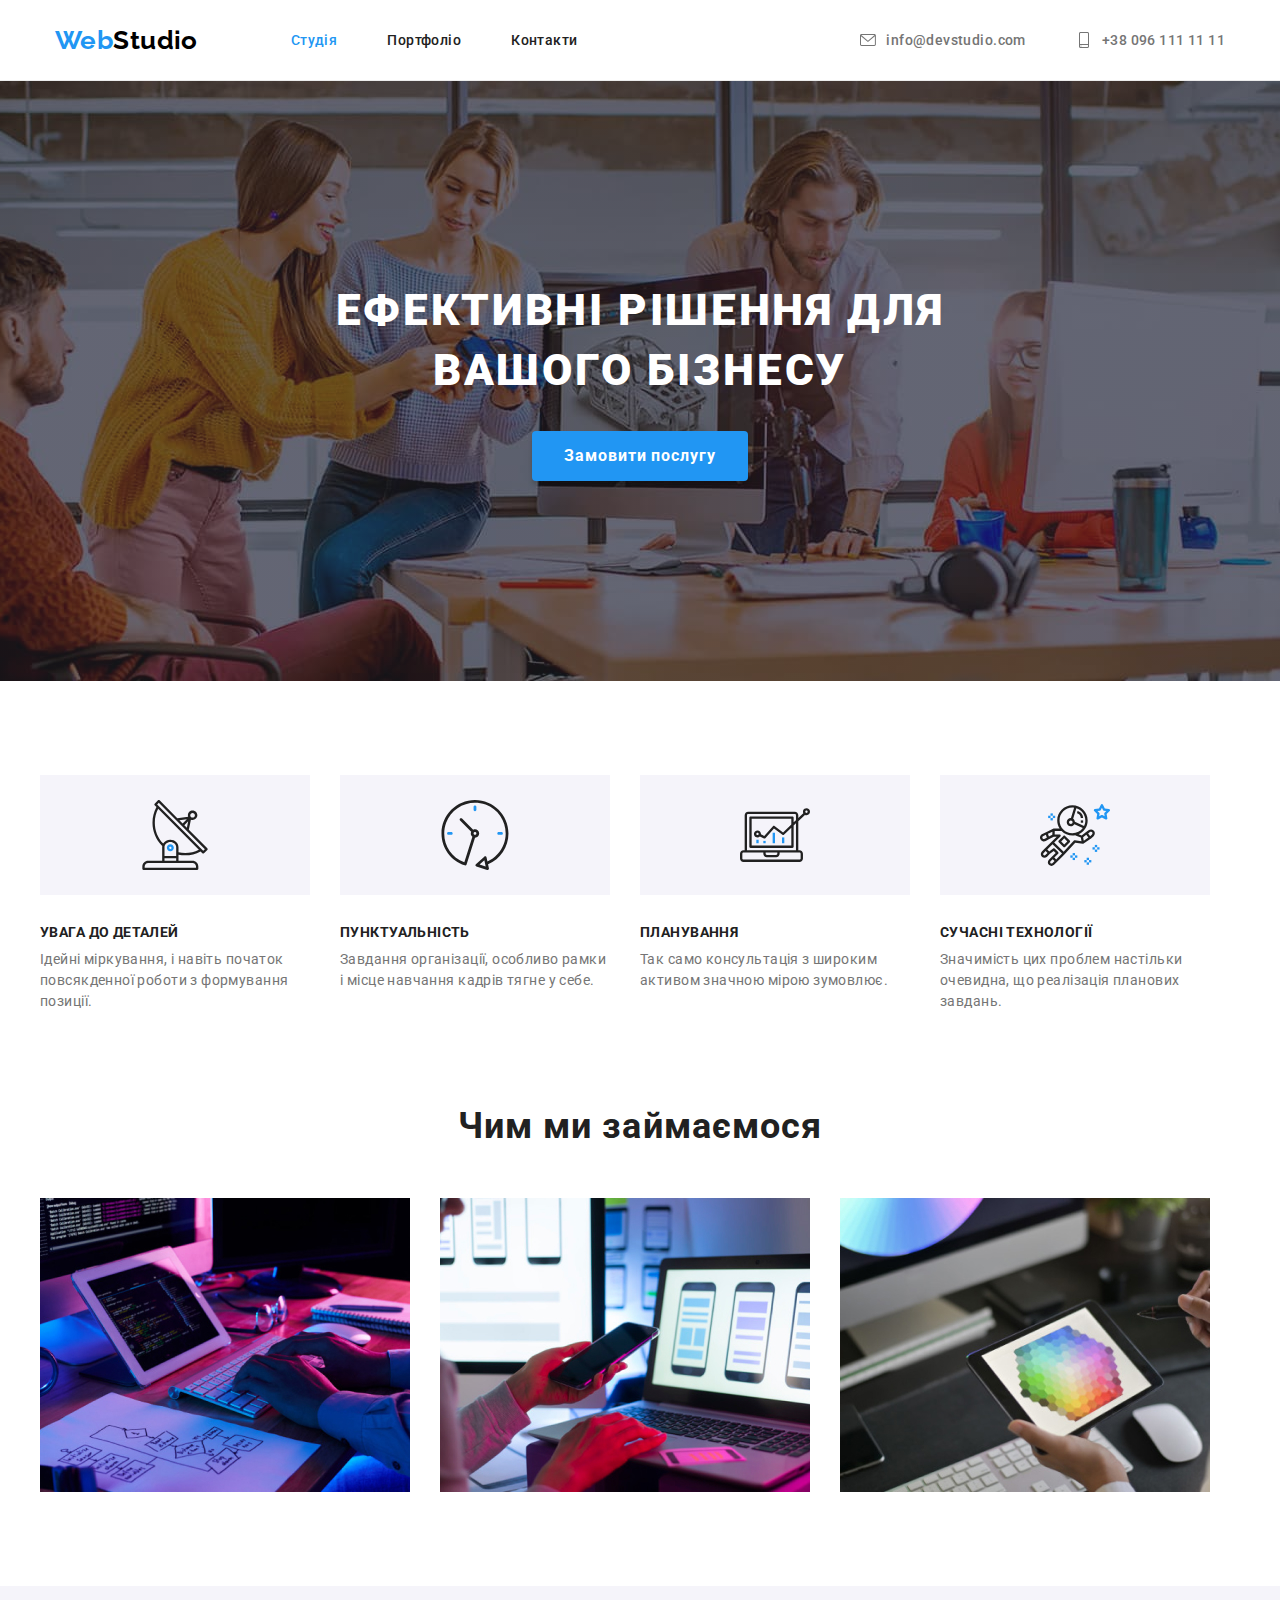
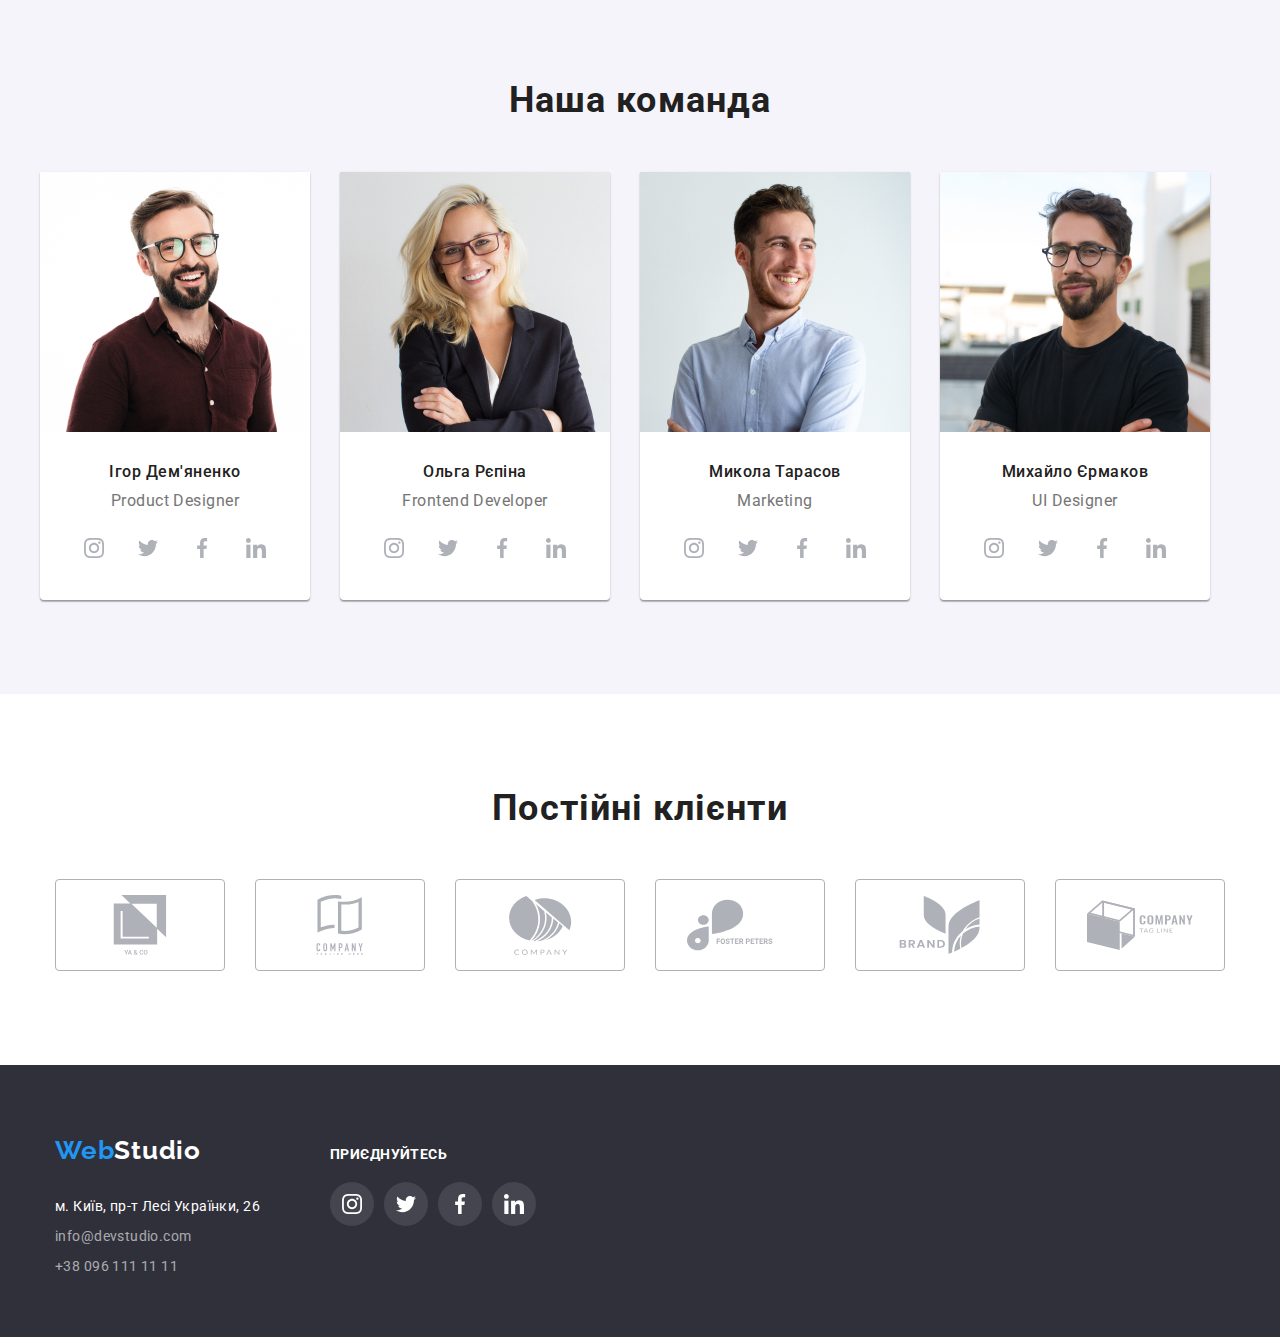
==== index.html @ aa780d18 "cr8ed new repo" ====
<!DOCTYPE html>
<html lang="uk">
<head>
    <meta charset="UTF-8">
    <meta http-equiv="X-UA-Compatible" content="IE=edge">
    <meta name="viewport" content="width=device-width, initial-scale=1.0">
    <title>WebStudio home page</title>
    <link
        href="https://fonts.googleapis.com/css2?family=Raleway:wght@700&family=Roboto:wght@400;500;700;900&display=swap"
        rel="stylesheet">
    <link rel="stylesheet"
        href="https://cdnjs.cloudflare.com/ajax/libs/modern-normalize/1.0.0/modern-normalize.min.css">
    <link rel="stylesheet" href="./css/styles.css">
</head>

<body>
    <!-- Header section -->
    <header>
        <div class="container nav-main">
            <nav class="nav-main">
                <a href="./index.html" target="_self" class="header-logo-link"><span class="blue">Web</span>Studio</a>
                <ul class="lists nav-main">
                    <li class="header-list"><a href="./index.html" target="_self" class="header-link current">Студія</a>
                    </li>
                    <li class="header-list"><a href="./portfolio.html" target="_self" class="header-link">Портфоліо</a></li>
                    <li class="header-list"><a href="/" class="header-link">Контакти</a></li>
                </ul>
            </nav>
            <ul class="lists nav-main contacts">
                <li class="header-list">
                    <a href="mailto:info@devstudio.com" class="header-contact-link mail">
                        <svg class="icon-envelope" width="20" height="20">
                            <use href="./image/icons.svg#icon-envelope"></use>
                        </svg>
                        info@devstudio.com
                    </a>
                </li>
                <li class="header-list">
                    <a href="tel:+380961111111" class="header-contact-link tel">
                        <svg class="icon-phone" width="20" height="20">
                            <use href="./image/icons.svg#icon-smartphone"></use>
                        </svg>
                        +38 096 111 11 11
                    </a>
                </li>
            </ul>
        </div>
    </header>
        <!-- Main section -->
        <main>
            <!-- Hero section-->
            <section class="hero">
                <div class="hero-block container centered">
                    <h1 class="hero-title">Ефективні рішення для<br> вашого бізнесу</h1>
                    <button type="button" class="hero-button">Замовити послугу</button>
                </div>
            </section>
            
            <!--Advantages section-->
            <section class="advantages section">
                <h2 class="visually-hidden">Переваги</h2> <!-- логічний заголовок -->
                <ul class="lists flexbox container">
                    <li class="adv-list">
                        <div class="adv-bg">
                            <svg class="icon" width="70" height="70">
                                <use href="./image/icons.svg#icon-antenna"></use>
                            </svg>
                        </div>
                        <h3 class="adv-title">УВАГА ДО ДЕТАЛЕЙ</h3>
                        <p class="adv-details">Ідейні міркування, і навіть початок повсякденної роботи з формування позиції.
                        </p>
                    </li>
                    <li class="adv-list">
                        <div class="adv-bg">
                            <svg class="icon" width="70" height="70">
                                <use href="./image/icons.svg#icon-clock"></use>
                            </svg>
                        </div>
                        <h3 class="adv-title">ПУНКТУАЛЬНІСТЬ</h3>
                        <p class="adv-details">Завдання організації, особливо рамки і місце навчання кадрів тягне у себе.</p>
                    </li>
                    <li class="adv-list">
                        <div class="adv-bg">
                            <svg class="icon" width="70" height="70">
                                <use href="./image/icons.svg#icon-diagram"></use>
                            </svg>
                        </div>
                        <h3 class="adv-title">ПЛАНУВАННЯ</h3>
                        <p class="adv-details">Так само консультація з широким активом значною мірою зумовлює.</p>
                    </li>
                    <li class="adv-list">
                        <div class="adv-bg">
                            <svg class="icon" width="70" height="70">
                                <use href="./image/icons.svg#icon-astronaut"></use>
                            </svg>
                        </div>
                        <h3 class="adv-title">СУЧАСНІ ТЕХНОЛОГІЇ</h3>
                        <p class="adv-details">Значимість цих проблем настільки очевидна, що реалізація планових завдань.
                        </p>
                    </li>
                </ul>
            </section>

            <!-- Wokring profiles -->
            <section class="working-block centered">
                <h2 class="topic">Чим ми займаємося</h2>
                <ul class="lists flexbox container">
                    <li class="item"><img src="./image/box1.jpg" alt="tablet" width="370"></li>
                    <li class="item"><img src="./image/box2.jpg" alt="mobile" width="370"></li>
                    <li class="item"><img src="./image/box3.jpg" alt="desktop" width="370"></li>
                </ul>
            </section>

            <!-- Team Section -->
            <section class="team-block section centered">
                <h2 class="topic">Наша команда</h2>

                <ul class="lists flexbox container">
                    <li class="item team">
                        <img src="./image/team-member1.jpg" alt="Ihor Demianenko profile" width="270">
                        <div class="details">
                            <h3 class="team-block-title">Ігор Дем'яненко</h3>
                            <p class="team-block-details">Product Designer</p>
                            <ul class="lists icons-social">
                                <li class="social-item">
                                    <a href="#" class="social-link">
                                        <svg class="social-logo" width="20" height="20">
                                            <use href="./image/icons.svg#icon-instagram"></use>
                                        </svg>
                                    </a>
                                </li>
                                <li class="social-item">
                                    <a href="" class="social-link">
                                        <svg class="social-logo" width="20" height="20">
                                            <use href="./image/icons.svg#icon-twitter"></use>
                                        </svg>
                                    </a>
                                </li>
                                <li class="social-item">
                                    <a href="" class="social-link">
                                        <svg class="social-logo" width="20" height="20">
                                            <use href="./image/icons.svg#icon-facebook"></use>
                                        </svg>
                                    </a>
                                </li>
                                <li class="social-item">
                                    <a href="" class="social-link">
                                        <svg class="social-logo" width="20" height="20">
                                            <use href="./image/icons.svg#icon-linkedin"></use>
                                        </svg>
                                    </a>
                                </li>
                            </ul>
                        </div>
                    </li>
                    <li class="item team">
                        <img src="./image/team-member2.jpg" alt="Olga Repina profile" width="270">
                        <div class="details">
                            <h3 class="team-block-title">Ольга Рєпіна</h3>
                            <p class="team-block-details">Frontend Developer</p>
                            <ul class="lists icons-social">
                                <li class="social-item">
                                    <a href="#" class="social-link">
                                        <svg class="social-logo" width="20" height="20">
                                            <use href="./image/icons.svg#icon-instagram"></use>
                                        </svg>
                                    </a>
                                </li>
                                <li class="social-item">
                                    <a href="" class="social-link">
                                        <svg class="social-logo" width="20" height="20">
                                            <use href="./image/icons.svg#icon-twitter"></use>
                                        </svg>
                                    </a>
                                </li>
                                <li class="social-item">
                                    <a href="" class="social-link">
                                        <svg class="social-logo" width="20" height="20">
                                            <use href="./image/icons.svg#icon-facebook"></use>
                                        </svg>
                                    </a>
                                </li>
                                <li class="social-item">
                                    <a href="" class="social-link">
                                        <svg class="social-logo" width="20" height="20">
                                            <use href="./image/icons.svg#icon-linkedin"></use>
                                        </svg>
                                    </a>
                                </li>
                            </ul>
                        </div>
                    </li>
                    <li class="item team">
                        <img src="./image/team-member3.jpg" alt="Mykola Tarasov profile" width="270">
                        <div class="details">
                            <h3 class="team-block-title">Микола Тарасов</h3>
                            <p class="team-block-details">Marketing</p>
                            <ul class="lists icons-social">
                                <li class="social-item">
                                    <a href="#" class="social-link">
                                        <svg class="social-logo" width="20" height="20">
                                            <use href="./image/icons.svg#icon-instagram"></use>
                                        </svg>
                                    </a>
                                </li>
                                <li class="social-item">
                                    <a href="" class="social-link">
                                        <svg class="social-logo" width="20" height="20">
                                            <use href="./image/icons.svg#icon-twitter"></use>
                                        </svg>
                                    </a>
                                </li>
                                <li class="social-item">
                                    <a href="" class="social-link">
                                        <svg class="social-logo" width="20" height="20">
                                            <use href="./image/icons.svg#icon-facebook"></use>
                                        </svg>
                                    </a>
                                </li>
                                <li class="social-item">
                                    <a href="" class="social-link">
                                        <svg class="social-logo" width="20" height="20">
                                            <use href="./image/icons.svg#icon-linkedin"></use>
                                        </svg>
                                    </a>
                                </li>
                            </ul>
                        </div>
                    </li>
                    <li class="item team">
                        <img src="./image/team-member4.jpg" alt="Nykhaylo Ermakov profile" width="270">
                        <div class="details">
                            <h3 class="team-block-title">Михайло Єрмаков</h3>
                            <p class="team-block-details">UI Designer</p>
                            <ul class="lists icons-social">
                                <li class="social-item">
                                    <a href="#" class="social-link">
                                        <svg class="social-logo" width="20" height="20">
                                            <use href="./image/icons.svg#icon-instagram"></use>
                                        </svg>
                                    </a>
                                </li>
                                <li class="social-item">
                                    <a href="" class="social-link">
                                        <svg class="social-logo" width="20" height="20">
                                            <use href="./image/icons.svg#icon-twitter"></use>
                                        </svg>
                                    </a>
                                </li>
                                <li class="social-item">
                                    <a href="" class="social-link">
                                        <svg class="social-logo" width="20" height="20">
                                            <use href="./image/icons.svg#icon-facebook"></use>
                                        </svg>
                                    </a>
                                </li>
                                <li class="social-item">
                                    <a href="" class="social-link">
                                        <svg class="social-logo" width="20" height="20">
                                            <use href="./image/icons.svg#icon-linkedin"></use>
                                        </svg>
                                    </a>
                                </li>
                            </ul>
                        </div>
                    </li>
                </ul>
            </section>
            <!-- Works section -->
            <section class="works centered section">
                <div class="container">
                    <h2 class="topic">Постійні клієнти</h2>
                    <ul class="lists flexbox">
                        <li class="works-item">
                            <a href="" class="works-link">
                                <svg class="company-logo" width="106" height="60">
                                    <use href="./image/icons.svg#icon-group"></use>
                                </svg>
                            </a>
                        </li>
                        <li class="works-item">
                            <a href="" class="works-link">
                                <svg class="company-logo" width="106" height="60">
                                    <use href="./image/icons.svg#icon-group1"></use>
                                </svg>
                            </a>
                        </li>
                        <li class="works-item">
                            <a href="" class="works-link">
                                <svg class="company-logo" width="106" height="60">
                                    <use href="./image/icons.svg#icon-group2"></use>
                                </svg>
                            </a>
                        </li>
                        <li class="works-item">
                            <a href="" class="works-link">
                                <svg class="company-logo" width="106" height="60">
                                    <use href="./image/icons.svg#icon-group3"></use>
                                </svg>
                            </a>
                        </li>
                        <li class="works-item">
                            <a href="" class="works-link">
                                <svg class="company-logo" width="106" height="60">
                                    <use href="./image/icons.svg#icon-group4"></use>
                                </svg>
                            </a>
                        </li>
                        <li class="works-item">
                            <a href="" class="works-link">
                                <svg class="company-logo" width="106" height="60">
                                    <use href="./image/icons.svg#icon-group5"></use>
                                </svg>
                            </a>
                        </li>
                    </ul>
                </div>
            </section>
        </main>
    <!-- Footer Section -->
    <footer class="footer">
        <div class="footer-all flexbox container">
            <div class="footer-block">
                <a href="./index.html" target="_self" class="footer-logo-link"><span class="blue">Web</span>Studio</a>
                <address>
                    <p class="company-address">м. Київ, пр-т Лесі Українки, 26</p>
                    <ul class="footer-lists">
                        <li class="footer-contact-list"><a href="mailto:info@devstudio.com"
                                class="footer-contact-link">info@devstudio.com</a></li>
                        <li class="footer-contact-list"><a href="tel:+380961111111" class="footer-contact-link">+38 096 111
                                11 11</a>
                        </li>
                    </ul>
                </address>
            </div>
            <div class="join">
                <p class="join-us">Приєднуйтесь</p>
                <ul class="join-us-list icons-social">
                    <li class="social-item">
                        <a href="#" class="social-link">
                            <svg class="join-us-logo" width="20" height="20">
                                <use href="./image/icons.svg#icon-instagram"></use>
                            </svg>
                        </a>
                    </li>
                    <li class="social-item">
                        <a href="" class="social-link">
                            <svg class="join-us-logo" width="20" height="20">
                                <use href="./image/icons.svg#icon-twitter"></use>
                            </svg>
                        </a>
                    </li>
                    <li class="social-item">
                        <a href="" class="social-link">
                            <svg class="join-us-logo" width="20" height="20">
                                <use href="./image/icons.svg#icon-facebook"></use>
                            </svg>
                        </a>
                    </li>
                    <li class="social-item">
                        <a href="" class="social-link">
                            <svg class="join-us-logo" width="20" height="20">
                                <use href="./image/icons.svg#icon-linkedin"></use>
                            </svg>
                        </a>
                    </li>
                </ul>
            </div>
        </div>
    </footer>
</body>
</html>
---- css/styles.css ----
/* * {
    margin:0;
    padding: 0;
} */

:root{
    --color-white: #fff;
    --color-blue: #2196F3;
    --color-2121: #212121;
    --color-7575: #757575;
    --color-f5f5: #F5F5F5;
    --color-f5f4: #F5F4FA;
    --color-darkfooter: #2F303A;
    --color-black: #000;
    --color-button-active: #188CE8;
}

.visually-hidden {
    position: absolute;
    white-space: nowrap;
    width: 1px;
    height: 1px;
    overflow: hidden;
    border: 0;
    padding: 0;
    clip: rect(0 0 0 0);
    clip-path: inset(50%);
    margin: -1px;
}   

h1,h2,h3,h4,h5,h6, p, ul{
    margin:0;
    padding: 0;
}

body{
    /* font-family: 'Raleway', sans-serif; */
    font-family: 'Roboto', sans-serif;
    font-size: 14px;
    letter-spacing: 0.03em;
    background-color: var(--color-white);
    color: var(--color-2121);
}

/* start header styles */

header{
    border-bottom: 1px solid #ECECEC;
}

.flexbox {
    display: flex;
}

.centered{
    text-align: center;
}

.container{
    width: 1200px;
    padding-left: 15px;
    padding-right: 15px;
    margin-left: auto;
    margin-right: auto;
}

.logo{
    vertical-align: middle;
}

.nav-main {
    display: flex;
    align-items: center;
}

.header-logo-link{
    padding: 13px 0;
    text-decoration: none;
    color: var(--color-black);
    font-family: 'Raleway';
    font-style: normal;
    font-weight: 700;
    font-size: 26px;
    line-height: 1.9375;
    margin-right: 93px;;
}

.blue{
    color: var(--color-blue);
}

.lists {
    list-style: none;
    padding: 0;
}

.lists.nav-main{
    display: flex;
    margin-top: 0;
    margin-bottom: 0;
}

.header-lists{
    font-weight: 500;
}

.header-list:not(:last-child){
    margin-right: 50px;
}

.header-contact-link.mail,
.header-contact-link.tel {
    display: inline-flex;
}   

.icon-phone, .icon-envelope {
    width: 16px;
    height: 16px;
    margin-right: 10px;
    fill: var(--color-7575);
}

.icon-phone:hover, .icon-envelope:hover{
    fill: var(--color-button-active);
}

/* end of test block */ 



.contacts {
    margin-left: auto;
}

.header-link{
    font-weight: 500;
    text-decoration: none;
    color: var(--color-2121);
    padding: 32px 0;
    display: block;
}

.header-link.current{
    color: var(--color-blue);
}

.header-contact-link{
    text-decoration: none;
    color: var(--color-7575);
    font-weight: 500;
    padding: 32px 0;
    display: inline-block;
    vertical-align: center;
}

.header-contact-link:hover {
    color: var(--color-blue);
}

.header-contact-link:hover .icon-envelope, 
.header-contact-link:hover .icon-phone{
    fill: var(--color-button-active);
}

.header-contact-link:focus {
    color: var(--color-blue);
}

.header-contact-link:focus .icon-envelope,
.header-contact-link:focus .icon-phone{
    fill: var(--color-button-active);
}



/* start hero styles */

.section{
    padding: 94px 0;
}

.hero{
    max-width: 1600px;
    height: 600px;
    background-image: linear-gradient(to right, rgba(47, 48, 58, 0.4), rgba(47, 48, 58, 0.4)), url(../image/bgImg.jpg);
    background-repeat: no-repeat;
    background-size: cover;
    background-position: center;
    margin-left: auto;
    margin-right: auto;
    background-color: var(--color-darkfooter);
    padding: 200px 0;
}

.hero-block{
}

.hero-title{
    font-style: normal;
    font-weight: 900;
    font-size: 44px;
    line-height: 1.36;
    letter-spacing: 0.06em;
    text-transform: uppercase;
    color: var(--color-white);
    margin-bottom: 30px;
}

.hero-button{
    background: var(--color-blue);
    padding: 10px 32px;
    font-weight: 700;
    font-size: 16px;
    line-height: 1.875;
    letter-spacing: 0.06em;
    color:var(--color-white);
    box-shadow: 0px 4px 4px rgba(0, 0, 0, 0.15);
    border-radius: 4px;
    border: none;
}

.hero-button:hover, 
.hero-button:focus{
    cursor: pointer;
    color: var(--color-white);
    background: var(--color-button-active);
}

/* start advantages(adv) styles */

.advantages{
}

.adv-bg{
    display:flex;
    height: 120px;
    margin-bottom: 30px;
    background-color: var(--color-f5f4);
    justify-content: center;
    align-items: center;
}

.icon {
    
}

.adv-list{
    width: 270px;    
    list-style: none;
    width: calc(100%-90px)/4;
}

.adv-list:not(:last-child){
    margin-right: 30px;
}

.adv-title{
    font-size: inherit;
    font-weight: 700;
    line-height: 1;
    letter-spacing: 0.03em;
    text-transform: uppercase;
    color: var(--color-2121);
    margin: 0;
    margin-bottom: 10px;
    padding: 0;
}

.adv-details{
    font-size: 14px;
    line-height: 1.5;
    letter-spacing: 0.03em;
    color: var(--color-7575);
}

/* start working styles */ 
.working-block{
    padding-bottom: 94px;
}

.working-block .topic{
    padding-bottom: 50px;
}

.working-block .lists img{
    display: block;
}

.topic{
    font-weight: 700;
    font-size: 36px;
    line-height: 1.16;
    letter-spacing: 0.03em;
    color: var(--color-2121);
}

.lists .item:not(:last-child) {
    margin-right: 30px;
}

/* start team styles */

.team-block{
    background-color:var(--color-f5f4);
    padding-bottom: 94px;
}

.team-block .topic{
    margin-bottom: 50px;
}

.team-block .lists img{
    display: block;
}

.lists .item.team{
    background-color: var(--color-white);
    box-shadow: 0px 1px 3px rgba(0, 0, 0, 0.12), 0px 1px 1px rgba(0, 0, 0, 0.14), 0px 2px 1px rgba(0, 0, 0, 0.2);
    border-radius: 0px 0px 4px 4px;
}


.team.item .details{
    padding: 30px 0;
}

.icons-social{
    display: flex;
}

.lists.icons-social{
    display: flex;
    justify-content: center;
    align-items: center;
    margin-top: 16px;
}

.social-link{
    display: flex;
    justify-content: center;
    align-items: center;
    height: 44px;
    width: 44px;
}

.social-link:hover, .social-link:focus{
    background-color: var(--color-button-active);
    border-radius: 50%;
}

.social-link:hover .social-logo,
.social-link:focus .social-logo{
    fill: var(--color-white);
}

.social-item:not(:last-child) {
    margin-right: 10px;
}

.social-logo{
    fill: #afb1b8;
}

.details .team-block-title{
    margin-bottom: 10px;
}

.team-block-title{
    font-weight: 500;
    font-size: 16px;
    line-height: 1.1875;
    letter-spacing: 0.03em;
    color: var(--color-2121);
}

.team-block-details{
    font-size: 16px;
    line-height: 1.1875;
    letter-spacing: 0.03em;
    color:var(--color-7575);
}

/* works section styles */ 

.works .topic {
    margin-bottom: 50px;
}

.works-item{
}

.works-item:not(:last-child){
    margin-right: 30px;
}

.works-link:hover, .works-link:focus {
    border: 1px solid var(--color-button-active);
}

.works-link:hover .company-logo {
    fill: var(--color-button-active);
}

.works-link:focus .company-logo {
    fill: var(--color-button-active);
}

.works-link{
    display: flex;
    justify-content: center;
    align-items: center;
    height: 92px;
    width: 170px;
    border: 1px solid #AFB1B8;
    border-radius: 4px;
}

.company-logo{
    fill: #AFB1B8;
}

.company-logo:hover{
    fill: var(--color-button-active);
}

/* start footer styles */

footer{
    padding: 60px 0;
    background-color: var(--color-darkfooter);
}
.footer.flexbox{
    margin-left: auto;
}

.footer-all{
    align-items: baseline;
}

.footer-block{
    margin-right: 70px;
}

.footer-logo-link{
    color: var(--color-white);
    font-family: 'Raleway';
    font-style: normal;
    font-weight: 700;
    font-size: 26px;
    line-height: 1.9375;
    letter-spacing: 0.03em;
    text-decoration: none;
}

address {
    margin-top: 20px;
}

.company-address{
    color: var(--color-white);
    font-style: normal;
    line-height: 1.5;
    margin-bottom: 9px;
}

.footer-contact-list{
    list-style: none;
    font-style: normal;
    margin-bottom: 9px;
}

.footer-contact-list:last-child {
    margin-bottom: 0;
}

.footer-contact-link{
    display: inline-block;
    text-decoration: none;
    color: rgba(255, 255, 255, 0.6);
    font-size: 14px;
    line-height: 1.5;
    letter-spacing: 0.03em;
}

.join{

}

.join-us{
    font-weight: 700;
    font-size: 14px;
    line-height: 16px;
    letter-spacing: 0.03em;
    text-transform: uppercase;
    color: #FFFFFF;
    margin-bottom: 20px;
}

.join-us-list{
    list-style: none;
}

.join-us-list .social-link{
    background-color:rgba(255, 255, 255, 0.1); 
    border-radius: 50%;
}

.join-us-list .social-link:hover,
.join-us-list .social-link:focus{
    background-color: var(--color-blue);
}

.join-us-logo{
    fill: var(--color-white);
}

/* portfolio styles page */

.main-lists{
    display: flex;
    justify-content: center;
    list-style: none;
    margin-bottom: 50px;
} 
.product-item{
    margin-right: 8px;
}

.product-item:last-child{
    margin-right: 0;
}

.folio-button{
    font-family: inherit;
    cursor: pointer;
    padding: 6px 22px;
    background: var(--color-f5f4);
    border-radius: 4px;
    border: none;
    font-weight: 500;
    font-size: 16px;
    line-height: 1.625;
    letter-spacing: 0.03em;
}

.folio-button:hover,
.folio-button:focus{
    background: #2196F3;
    box-shadow: 0px 3px 1px rgba(0, 0, 0, 0.1), 
                0px 1px 2px rgba(0, 0, 0, 0.08), 
                0px 2px 2px rgba(0, 0, 0, 0.12);
    color: #fff;
}

/* start products styles */

.product-lists{
    width: 1200px;
    display: flex;
    list-style: none;
    flex-wrap: wrap;
}

.product-list-wrap{
}

.product-list{
    box-sizing: border-box;
    margin-right: 30px;
    margin-bottom: 30px;
}

.product-list:nth-child(3n){
    margin-right: 0;
}

.product-list:nth-last-child(-n+3) {
    margin-bottom: 0;
}

.product-link{
    text-decoration: none;
}

.product-link img{
    display: block;
}

.product-link .details{
    padding: 20px 24px;
    border: 1px solid #EEEEEE;
}

.product-link:hover,
.product-link:focus {
    display: inline-block;
    box-shadow: 0px 1px 1px rgba(0, 0, 0, 0.12),
        0px 4px 4px rgba(0, 0, 0, 0.06),
        1px 4px 6px rgba(0, 0, 0, 0.16);
}

.product-name{
    font-weight: 700;
    font-size: 18px;
    line-height: 2.25;
    letter-spacing: 0.06em;
    color: var(--color-2121);
    text-decoration: none;
}

.product-type{
    font-size: 16px;
    line-height: 1.875;
    letter-spacing: 0.03em;
    color: var(--color-7575);
    text-decoration: none;
}
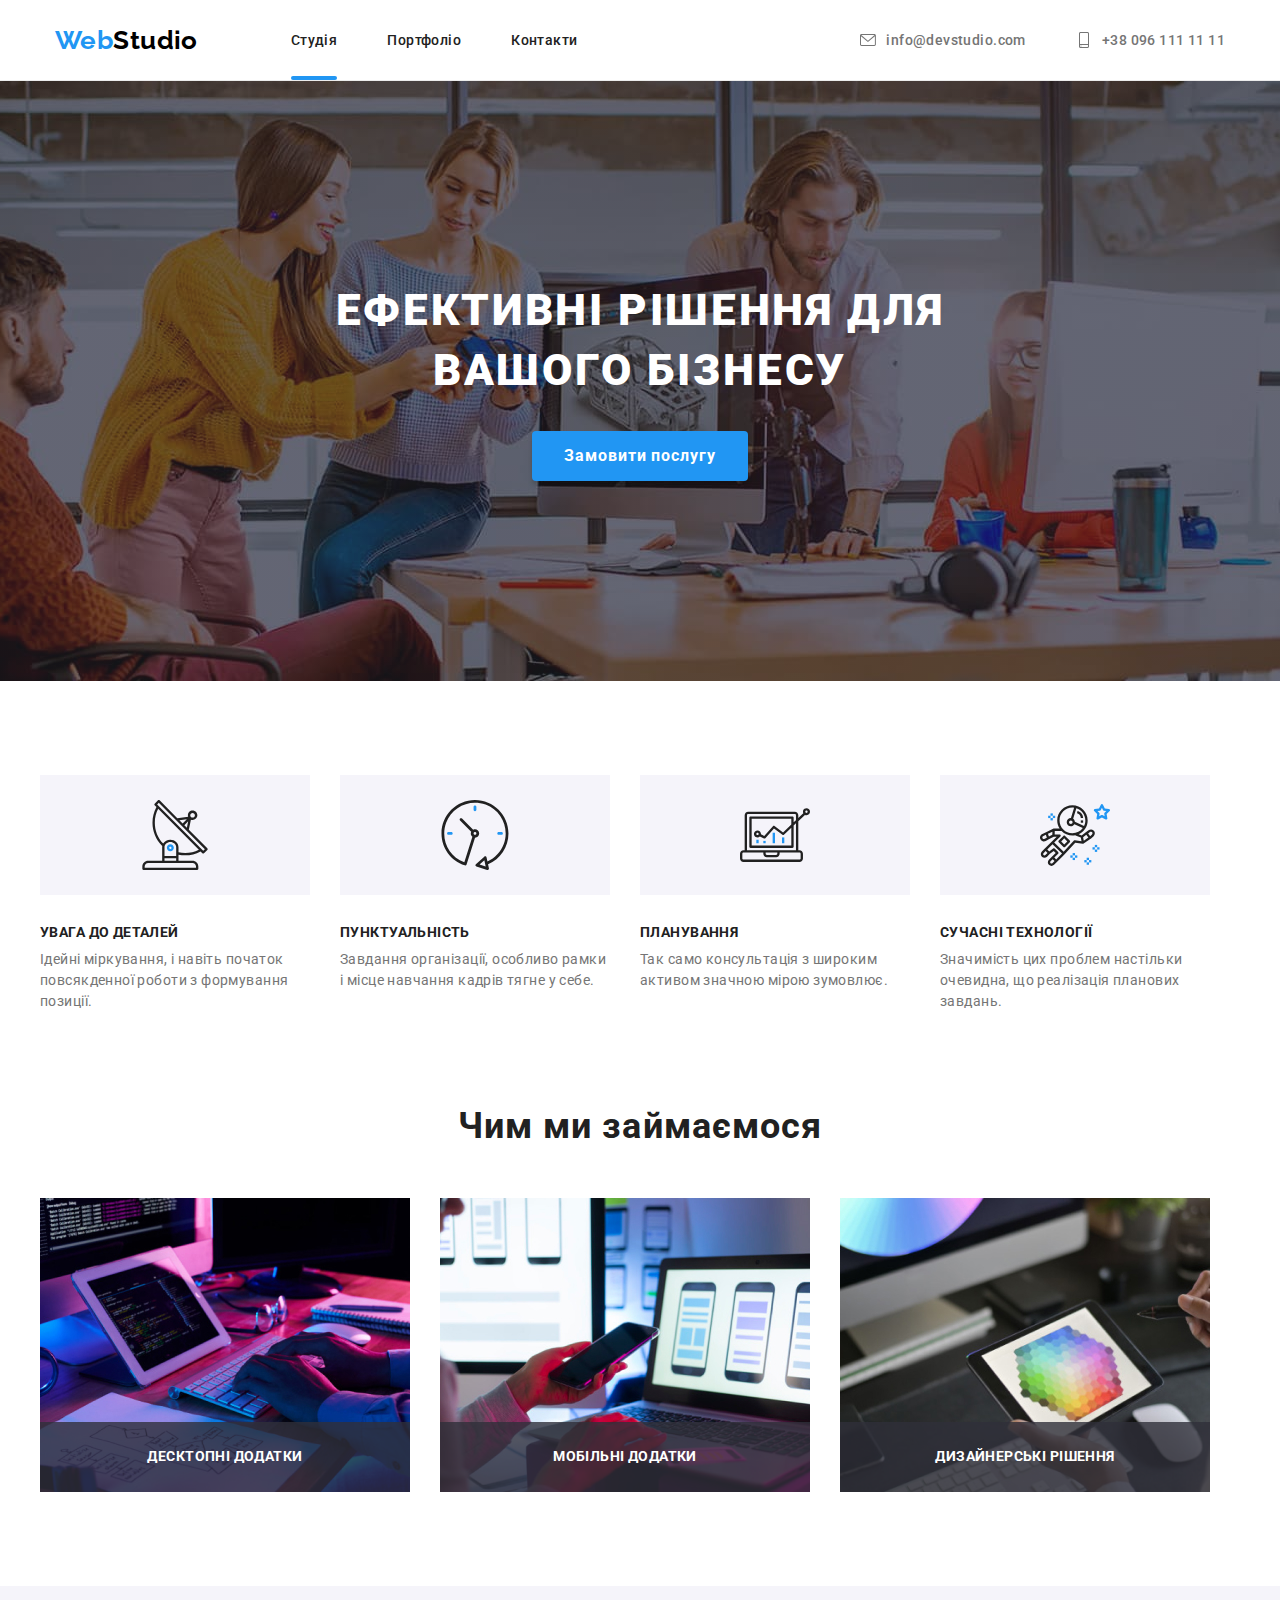
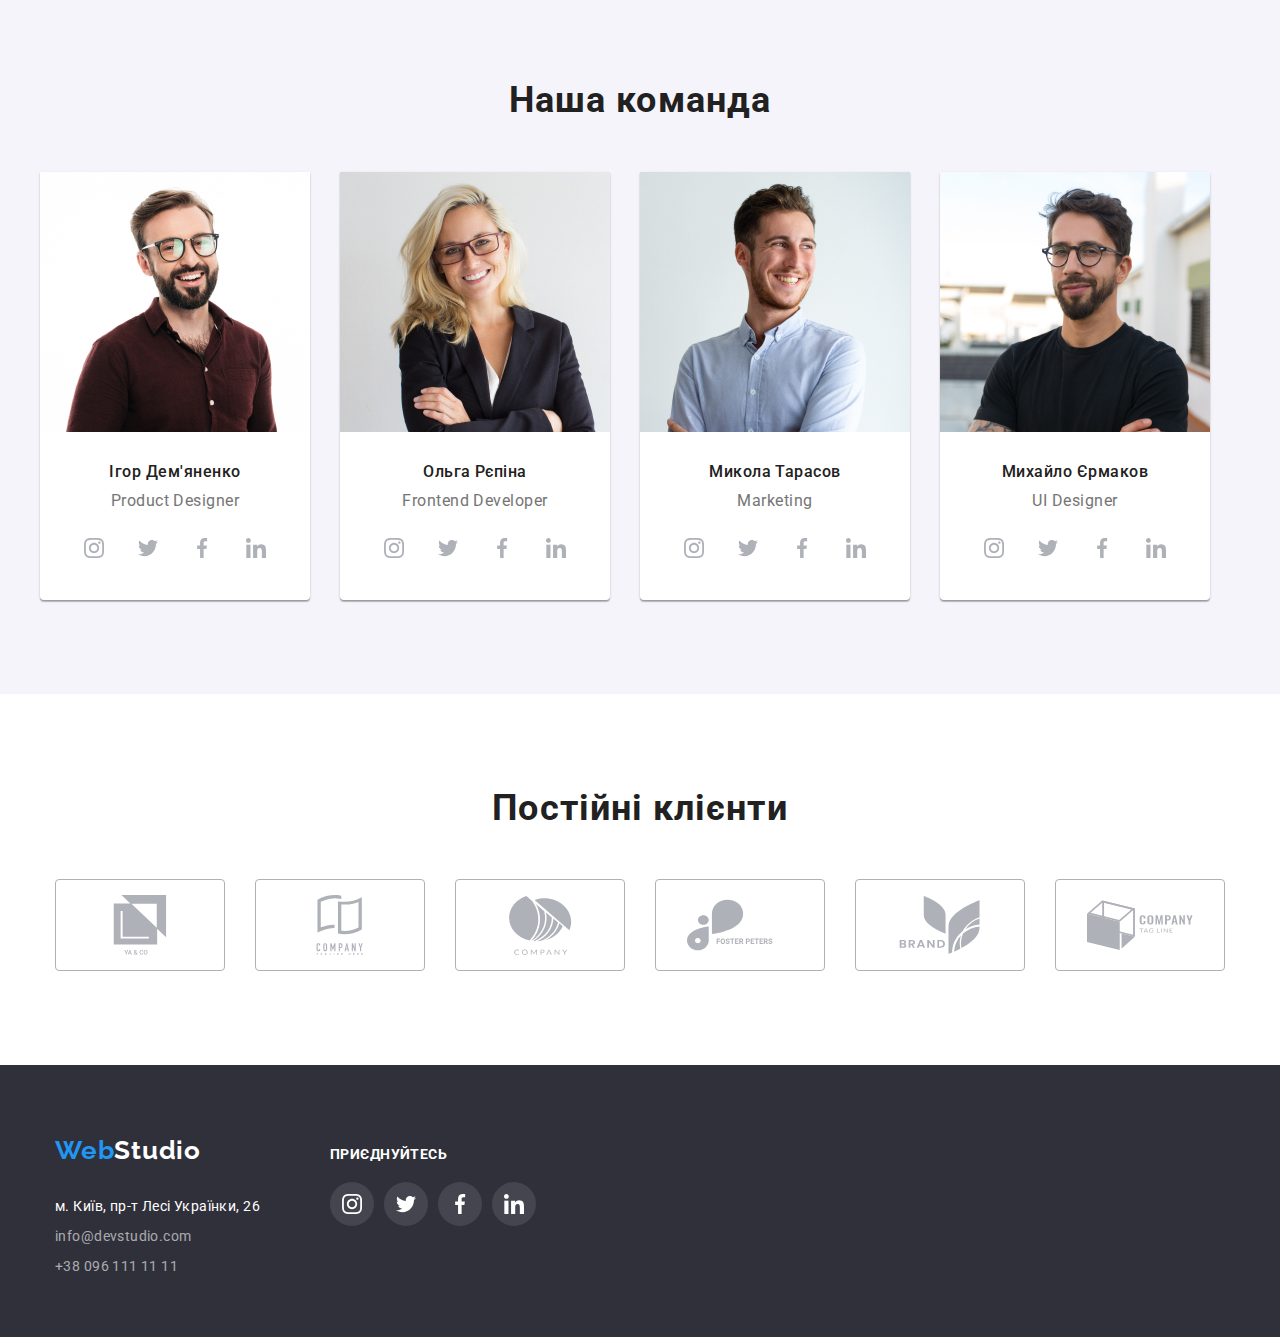
==== commit 6b383974: "animation is added" ====
--- a/index.html
+++ b/index.html
@@ -20,8 +20,7 @@
             <nav class="nav-main">
                 <a href="./index.html" target="_self" class="header-logo-link"><span class="blue">Web</span>Studio</a>
                 <ul class="lists nav-main">
-                    <li class="header-list"><a href="./index.html" target="_self" class="header-link current">Студія</a>
-                    </li>
+                    <li class="header-list"><a href="./index.html" target="_self" class="header-link current">Студія</a></li>
                     <li class="header-list"><a href="./portfolio.html" target="_self" class="header-link">Портфоліо</a></li>
                     <li class="header-list"><a href="/" class="header-link">Контакти</a></li>
                 </ul>
@@ -52,7 +51,7 @@
             <section class="hero">
                 <div class="hero-block container centered">
                     <h1 class="hero-title">Ефективні рішення для<br> вашого бізнесу</h1>
-                    <button type="button" class="hero-button">Замовити послугу</button>
+                    <button type="button" class="hero-button" data-modal-open>Замовити послугу</button>
                 </div>
             </section>
             
@@ -105,9 +104,24 @@
             <section class="working-block centered">
                 <h2 class="topic">Чим ми займаємося</h2>
                 <ul class="lists flexbox container">
-                    <li class="item"><img src="./image/box1.jpg" alt="tablet" width="370"></li>
-                    <li class="item"><img src="./image/box2.jpg" alt="mobile" width="370"></li>
-                    <li class="item"><img src="./image/box3.jpg" alt="desktop" width="370"></li>
+                    <li class="item">
+                        <div class="thumb">
+                            <img src="./image/box1.jpg" alt="tablet" width="370">
+                            <p>Десктопні додатки</p>
+                        </div>
+                    </li>
+                    <li class="item">
+                        <div class="thumb">
+                            <img src="./image/box2.jpg" alt="mobile" width="370">
+                            <p>Мобільні додатки</p>
+                        </div>
+                    </li>
+                    <li class="item">
+                        <div class="thumb">
+                            <img src="./image/box3.jpg" alt="desktop" width="370">
+                            <p>Дизайнерські рішення</p>
+                        </div>
+                    </li>
                 </ul>
             </section>
 
@@ -368,5 +382,12 @@
             </div>
         </div>
     </footer>
+    <div class="backdrop is-hidden" data-modal>
+        <div class="modal">
+            <p></p>
+            <button class="modal-close" data-modal-close>x</button>
+        </div>
+    </div>
+    <script src="./js/modal.js"></script>
 </body>
 </html>--- a/css/styles.css
+++ b/css/styles.css
@@ -133,14 +133,28 @@
 }
 
 .header-link{
+    position: relative;
+    display: inline-block;
     font-weight: 500;
     text-decoration: none;
     color: var(--color-2121);
     padding: 32px 0;
-    display: block;
-}
-
-.header-link.current{
+    transition: color 250ms cubic-bezier(0.4, 0, 0.2, 1);
+}
+
+.header-link.current::after{
+    position: absolute;
+    content: '';
+    bottom: 0;
+    left: 0;
+    width: 100%;
+    height: 4px;
+    border-radius: 2px;
+    background-color: #2196F3;
+}
+
+.header-link:hover,
+.header-link:focus{
     color: var(--color-blue);
 }
 
@@ -151,27 +165,21 @@
     padding: 32px 0;
     display: inline-block;
     vertical-align: center;
-}
-
-.header-contact-link:hover {
-    color: var(--color-blue);
-}
-
-.header-contact-link:hover .icon-envelope, 
-.header-contact-link:hover .icon-phone{
-    fill: var(--color-button-active);
-}
-
+    transition: color 250ms cubic-bezier(0.4, 0, 0.2, 1);
+    transition: fill 250ms cubic-bezier(0.4, 0, 0.2, 1);
+}
+
+.header-contact-link:hover,
 .header-contact-link:focus {
     color: var(--color-blue);
 }
 
+.header-contact-link:hover .icon-envelope, 
+.header-contact-link:hover .icon-phone,
 .header-contact-link:focus .icon-envelope,
 .header-contact-link:focus .icon-phone{
-    fill: var(--color-button-active);
-}
-
-
+    fill: var(--color-button-active);    
+}
 
 /* start hero styles */
 
@@ -217,6 +225,8 @@
     box-shadow: 0px 4px 4px rgba(0, 0, 0, 0.15);
     border-radius: 4px;
     border: none;
+    transition: background 250ms cubic-bezier(0.4, 0, 0.2, 1), 
+                color 250ms cubic-bezier(0.4, 0, 0.2, 1);
 }
 
 .hero-button:hover, 
@@ -225,6 +235,48 @@
     color: var(--color-white);
     background: var(--color-button-active);
 }
+
+/* backdrop style */
+
+.backdrop{
+    position: fixed;
+    top:0;
+    left: 0;
+    width: 100%;
+    height: 100%;
+    background-color: rgba(0,0,0, 0.2);
+    opacity: 1;
+    transition: opacity 500ms ease;
+}
+
+.backdrop.is-hidden{
+    opacity: 0;
+    pointer-events: none;
+}
+
+.modal{
+    position: absolute;
+    top: 50%;
+    left: 50%;
+    transform:translate(-50%, -50%);
+    min-height: 580px;
+    min-width: 525px;
+    background-color: var(--color-white);
+    box-shadow: 0px 1px 3px rgba(0, 0, 0, 0.12), 0px 1px 1px rgba(0, 0, 0, 0.14), 0px 2px 1px rgba(0, 0, 0, 0.2);
+    border-radius: 4px;
+}
+
+.modal-close{
+    position: absolute;
+    right: 8px;
+    top: 8px;
+    width: 30px;
+    height: 30px;
+    border-radius: 50%;
+    border: 1px solid rgba(0, 0, 0, 0.1);
+    color: #000;
+}
+
 
 /* start advantages(adv) styles */
 
@@ -282,9 +334,40 @@
     padding-bottom: 50px;
 }
 
+.thumb{
+    position: relative;
+}
+
+.thumb p{
+    display: inline-flex;
+    position: absolute;
+    justify-content: center;
+    align-items: center;
+    bottom: 0;
+    left: 0;
+    height: 70px;
+    width: 100%;
+    font-weight: 700;
+    font-size: 14px;
+    line-height: 1.14;
+    text-align: center;
+    letter-spacing: 0.03em;
+    text-transform: uppercase;
+    color: #FFFFFF;
+    background-color:rgba(47, 48, 58, 0.8);
+    opacity: 1;
+}
+
+/* .thumb:hover p{
+    opacity: 1;
+    transition: opacity 250ms cubic-bezier(.73, .41, .25, 1) ;
+} */
+
 .working-block .lists img{
     display: block;
 }
+
+
 
 .topic{
     font-weight: 700;
@@ -341,16 +424,18 @@
     align-items: center;
     height: 44px;
     width: 44px;
+    border-radius: 50%;
 }
 
 .social-link:hover, .social-link:focus{
-    background-color: var(--color-button-active);
-    border-radius: 50%;
+    background: var(--color-button-active);
+    transition: background 250ms cubic-bezier(0.4, 0, 0.2, 1);
 }
 
 .social-link:hover .social-logo,
 .social-link:focus .social-logo{
     fill: var(--color-white);
+    transition: fill 250ms cubic-bezier(0.4, 0, 0.2, 1);
 }
 
 .social-item:not(:last-child) {
@@ -395,14 +480,13 @@
 
 .works-link:hover, .works-link:focus {
     border: 1px solid var(--color-button-active);
-}
-
-.works-link:hover .company-logo {
-    fill: var(--color-button-active);
-}
-
+    transition: border 250ms cubic-bezier(0.4, 0, 0.2, 1);
+}
+
+.works-link:hover .company-logo,
 .works-link:focus .company-logo {
     fill: var(--color-button-active);
+    transition: fill 250ms cubic-bezier(0.4, 0, 0.2, 1);
 }
 
 .works-link{
@@ -417,10 +501,6 @@
 
 .company-logo{
     fill: #AFB1B8;
-}
-
-.company-logo:hover{
-    fill: var(--color-button-active);
 }
 
 /* start footer styles */
@@ -541,15 +621,18 @@
     font-size: 16px;
     line-height: 1.625;
     letter-spacing: 0.03em;
+    transition: color 250ms cubic-bezier(0.4, 0, 0.2, 1);
+    transition: background 250ms cubic-bezier(0.4, 0, 0.2, 1);
+    transition: 'box-shadow' 250ms cubic-bezier(0.4, 0, 0.2, 1);
 }
 
 .folio-button:hover,
 .folio-button:focus{
-    background: #2196F3;
+    background: var(--color-blue);
     box-shadow: 0px 3px 1px rgba(0, 0, 0, 0.1), 
                 0px 1px 2px rgba(0, 0, 0, 0.08), 
                 0px 2px 2px rgba(0, 0, 0, 0.12);
-    color: #fff;
+    color: var(--color-white);
 }
 
 /* start products styles */
@@ -565,7 +648,6 @@
 }
 
 .product-list{
-    box-sizing: border-box;
     margin-right: 30px;
     margin-bottom: 30px;
 }
@@ -582,11 +664,50 @@
     text-decoration: none;
 }
 
-.product-link img{
+.product-thumb{
+    position: relative;
+    overflow: hidden;
+}
+
+.overlay{
+    position: absolute;
+    top: 0;
+    left: 0;
+    content: '';
+    width: 100%;
+    height: 100%;
+    background-color: rgba(33, 150, 243, 0.9);
+    transform: translateY(100%);
+}
+
+.product-link:hover .product-thumb .overlay{
+    transform: translateY(0%);
+    transition: transform 250ms ease;
+}
+
+.overlay p{
+    padding: 63px 24px;
+    
+    font-weight: 400;
+    font-size: 18px;
+    line-height: 1.55;
+    letter-spacing: 0.03em;
+    color: #FFFFFF;
+}
+
+
+.product-thumb img{
     display: block;
 }
 
+.product-thumb p{
+    position: absolute;
+    top: 0;
+    left: 0;
+}
+
 .product-link .details{
+    display: block;
     padding: 20px 24px;
     border: 1px solid #EEEEEE;
 }
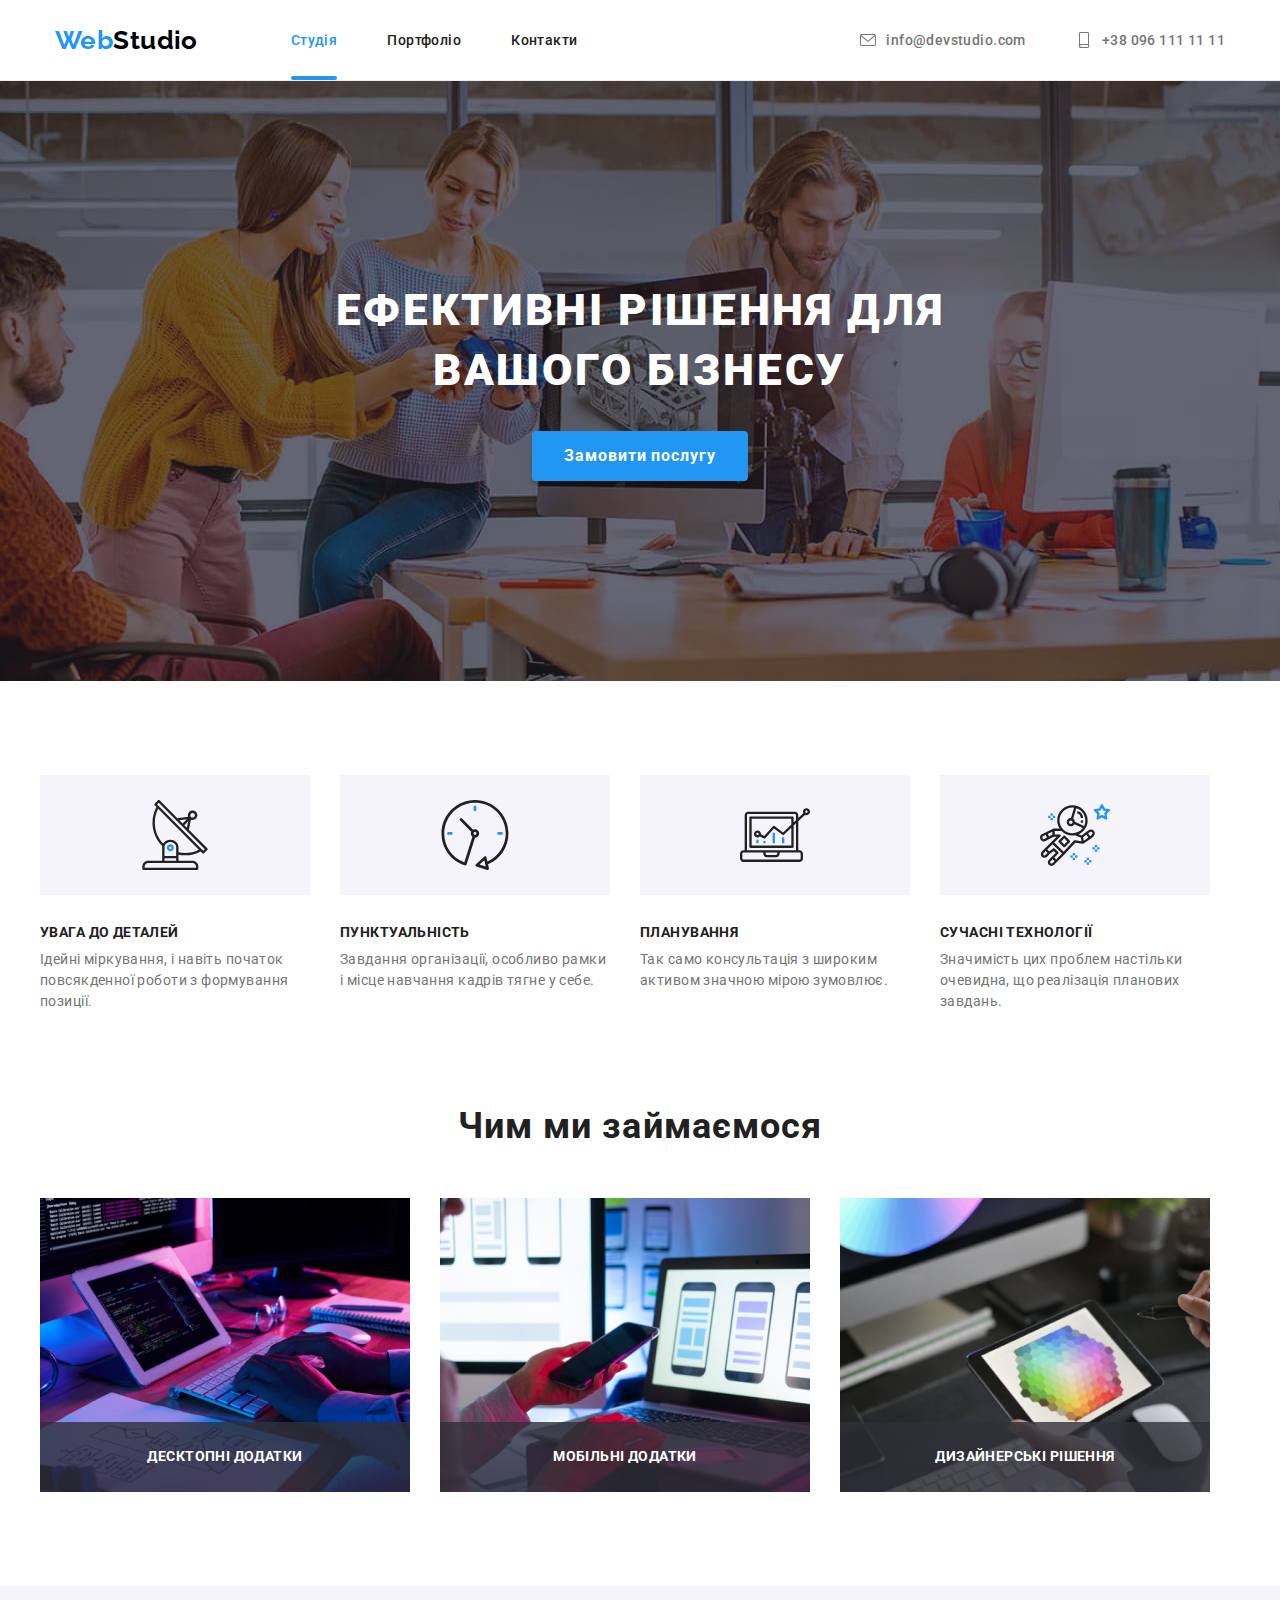
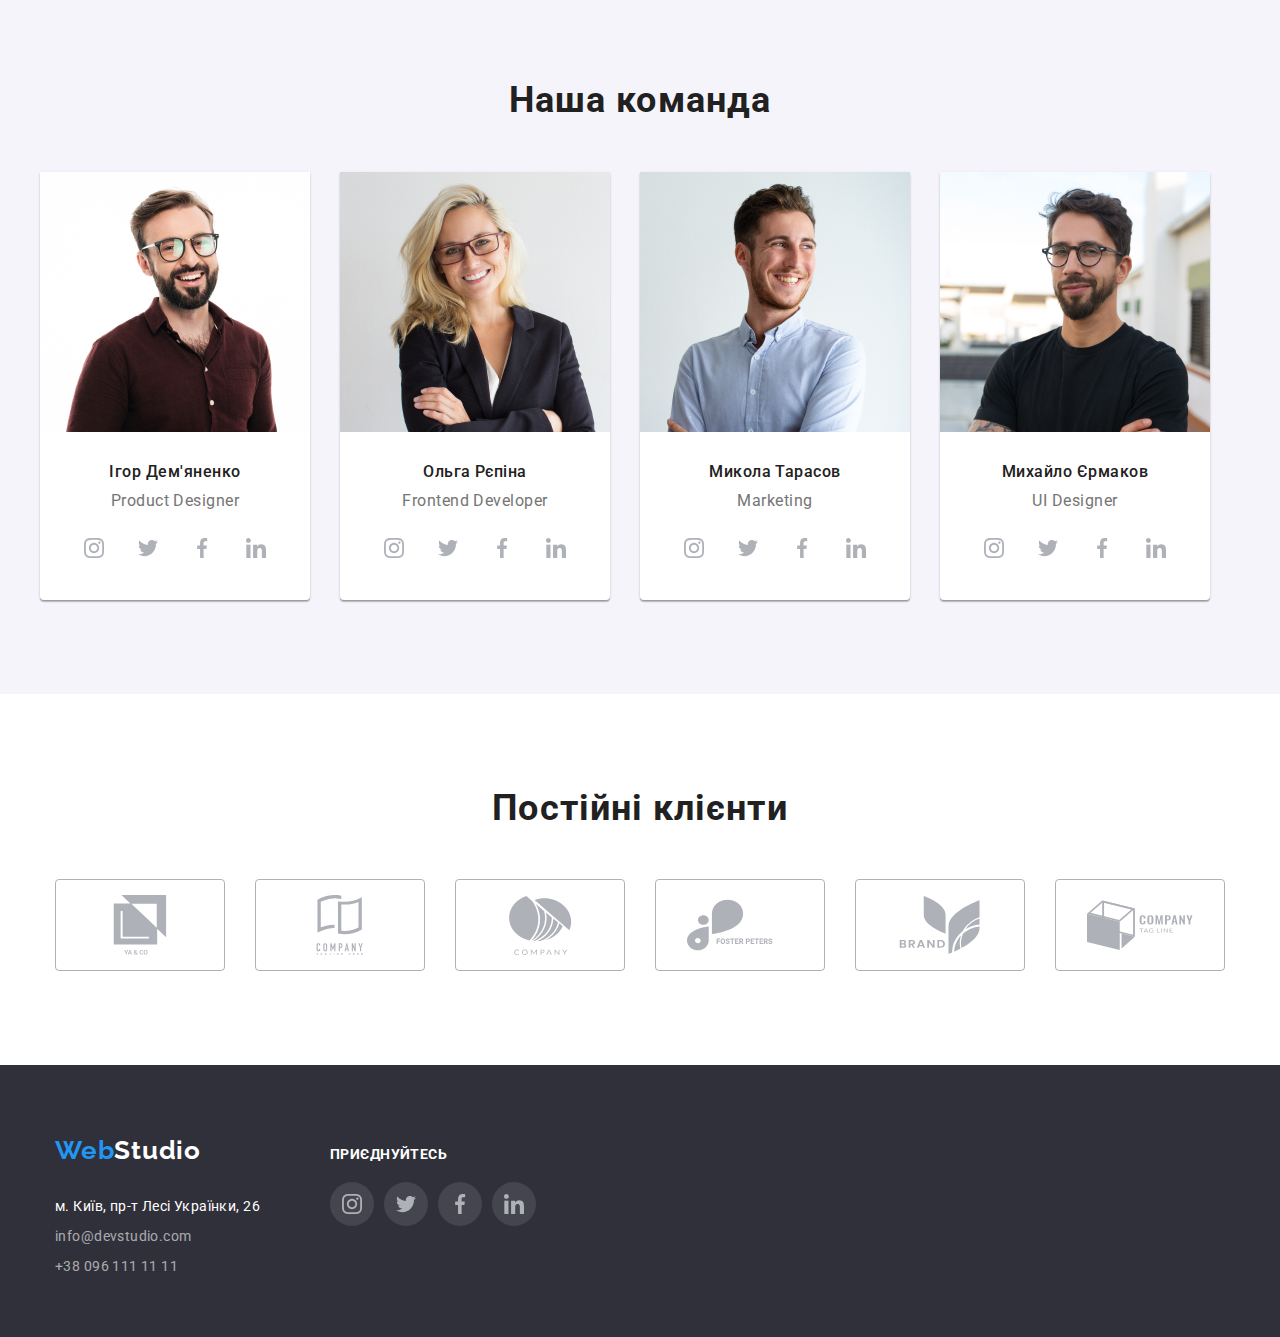
==== commit e8e99ce2: "transition is fixed" ====
--- a/index.html
+++ b/index.html
@@ -384,8 +384,8 @@
     </footer>
     <div class="backdrop is-hidden" data-modal>
         <div class="modal">
-            <p></p>
-            <button class="modal-close" data-modal-close>x</button>
+            <button class="modal-close" data-modal-close>
+            </button>
         </div>
     </div>
     <script src="./js/modal.js"></script>
--- a/css/styles.css
+++ b/css/styles.css
@@ -142,6 +142,10 @@
     transition: color 250ms cubic-bezier(0.4, 0, 0.2, 1);
 }
 
+.current{
+    color: var(--color-blue);
+}
+
 .header-link.current::after{
     position: absolute;
     content: '';
@@ -163,9 +167,10 @@
     color: var(--color-7575);
     font-weight: 500;
     padding: 32px 0;
-    display: inline-block;
-    vertical-align: center;
     transition: color 250ms cubic-bezier(0.4, 0, 0.2, 1);
+}
+
+.header-contact-link svg{
     transition: fill 250ms cubic-bezier(0.4, 0, 0.2, 1);
 }
 
@@ -246,11 +251,13 @@
     height: 100%;
     background-color: rgba(0,0,0, 0.2);
     opacity: 1;
-    transition: opacity 500ms ease;
+    scale: 1;
+    transition: opacity 500ms ease, scale 500ms ease;
 }
 
 .backdrop.is-hidden{
     opacity: 0;
+    scale: 0.2;
     pointer-events: none;
 }
 
@@ -275,6 +282,19 @@
     border-radius: 50%;
     border: 1px solid rgba(0, 0, 0, 0.1);
     color: #000;
+    background-color: transparent;
+    cursor: pointer;
+}
+
+.modal-close::before{
+    content: '';
+    display: block;
+    background: url(../image/close.svg);
+    background-repeat: no-repeat;
+    height: 11px;
+    width: 11px;
+    margin-left: auto;
+    margin-right: auto;
 }
 
 
@@ -358,11 +378,6 @@
     opacity: 1;
 }
 
-/* .thumb:hover p{
-    opacity: 1;
-    transition: opacity 250ms cubic-bezier(.73, .41, .25, 1) ;
-} */
-
 .working-block .lists img{
     display: block;
 }
@@ -425,17 +440,22 @@
     height: 44px;
     width: 44px;
     border-radius: 50%;
+    transition: background 250ms cubic-bezier(0.4, 0, 0.2, 1);
+}
+
+.social-link svg{
+    fill: #AFB1B8;
+    transition: fill 250ms cubic-bezier(0.4, 0, 0.2, 1)
 }
 
 .social-link:hover, .social-link:focus{
     background: var(--color-button-active);
-    transition: background 250ms cubic-bezier(0.4, 0, 0.2, 1);
+    
 }
 
 .social-link:hover .social-logo,
 .social-link:focus .social-logo{
     fill: var(--color-white);
-    transition: fill 250ms cubic-bezier(0.4, 0, 0.2, 1);
 }
 
 .social-item:not(:last-child) {
@@ -478,15 +498,21 @@
     margin-right: 30px;
 }
 
+.works-link{
+    transition: border 250ms cubic-bezier(0.4, 0, 0.2, 1);
+}
+
+.works-link svg{
+    transition: fill 250ms cubic-bezier(0.4, 0, 0.2, 1);
+}
+
 .works-link:hover, .works-link:focus {
     border: 1px solid var(--color-button-active);
-    transition: border 250ms cubic-bezier(0.4, 0, 0.2, 1);
 }
 
 .works-link:hover .company-logo,
 .works-link:focus .company-logo {
     fill: var(--color-button-active);
-    transition: fill 250ms cubic-bezier(0.4, 0, 0.2, 1);
 }
 
 .works-link{
@@ -621,9 +647,9 @@
     font-size: 16px;
     line-height: 1.625;
     letter-spacing: 0.03em;
-    transition: color 250ms cubic-bezier(0.4, 0, 0.2, 1);
-    transition: background 250ms cubic-bezier(0.4, 0, 0.2, 1);
-    transition: 'box-shadow' 250ms cubic-bezier(0.4, 0, 0.2, 1);
+    transition-property: color, background, box-shadow;
+    transition-duration: 250ms;
+    transition-timing-function: cubic-bezier(0.4, 0, 0.2, 1);
 }
 
 .folio-button:hover,
@@ -678,16 +704,19 @@
     height: 100%;
     background-color: rgba(33, 150, 243, 0.9);
     transform: translateY(100%);
+    transition: transform 250ms ease;
 }
 
 .product-link:hover .product-thumb .overlay{
     transform: translateY(0%);
-    transition: transform 250ms ease;
 }
 
 .overlay p{
-    padding: 63px 24px;
-    
+    display: flex;
+    justify-content: center;
+    align-items: center;
+    height: 100%; 
+    padding: 0 23px;
     font-weight: 400;
     font-size: 18px;
     line-height: 1.55;
@@ -700,11 +729,6 @@
     display: block;
 }
 
-.product-thumb p{
-    position: absolute;
-    top: 0;
-    left: 0;
-}
 
 .product-link .details{
     display: block;
